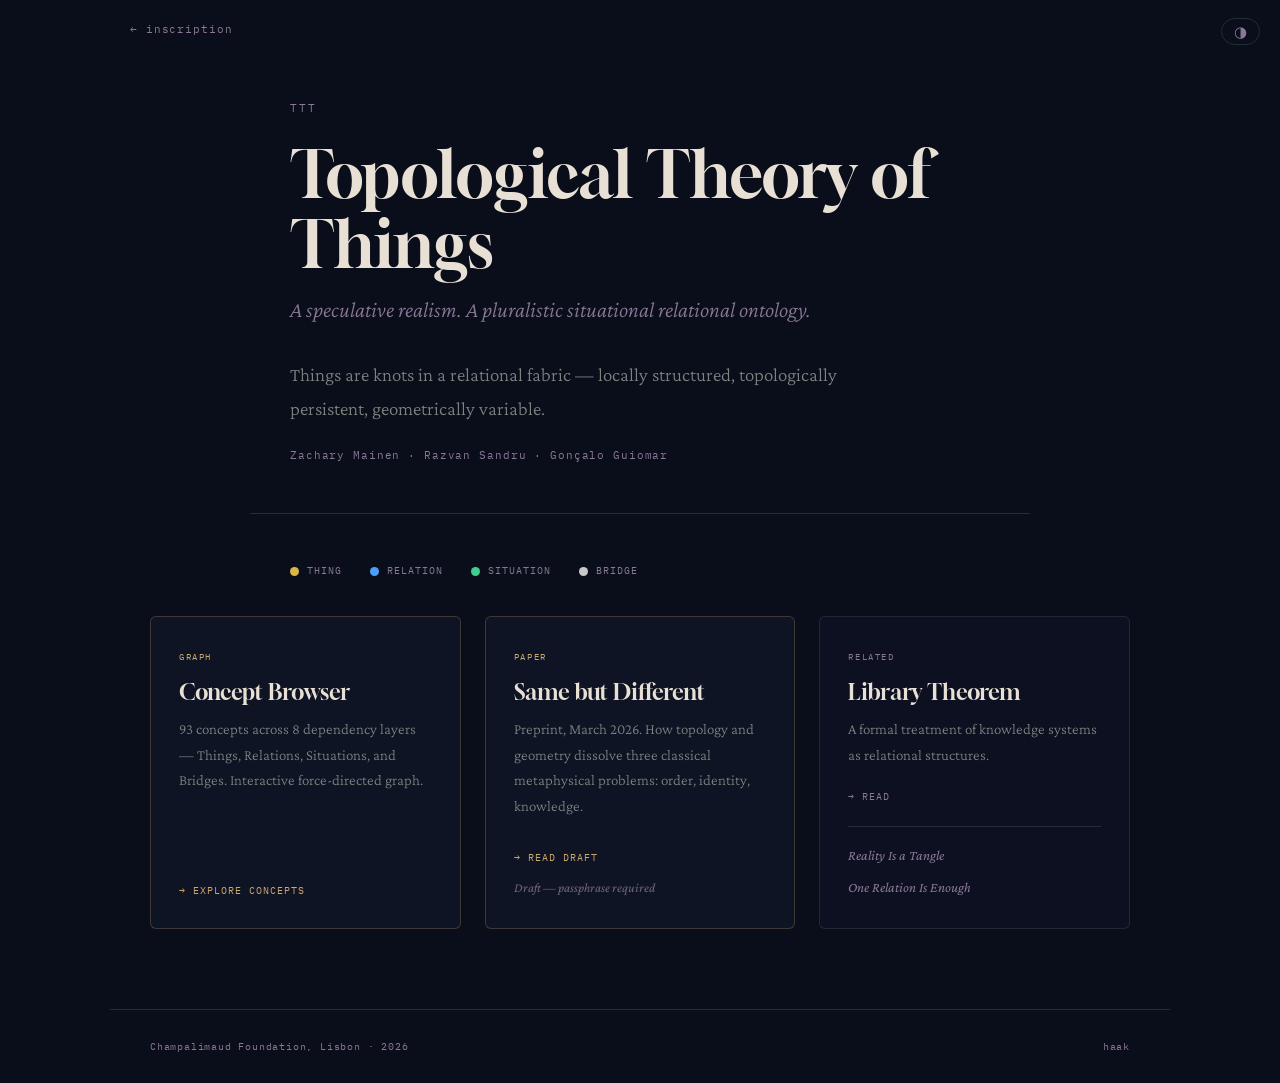
==== index.html @ 60080593 "feat: initial TTT site — topology.eu" ====
<!DOCTYPE html>
<html lang="en">
<head>
<meta charset="UTF-8">
<meta name="viewport" content="width=device-width, initial-scale=1.0, maximum-scale=5.0, user-scalable=yes">
<title>TTT — Topological Theory of Things</title>
<link rel="preconnect" href="https://fonts.googleapis.com">
<link rel="preconnect" href="https://fonts.gstatic.com" crossorigin>
<link href="https://fonts.googleapis.com/css2?family=Gloock&family=Crimson+Pro:ital,wght@0,300;0,400;1,300;1,400&family=IBM+Plex+Mono:wght@300;400&display=swap" rel="stylesheet">
<style>
*, *::before, *::after { box-sizing: border-box; margin: 0; padding: 0; }

/* Night mode (default) */
:root {
  --bg: #0a0e1a; --bg2: #0f1424; --cream: #e8e0d4; --cream2: #7a8580;
  --gold: #c9a96e; --gold-dim: #2a2318; --silver: #8a7898; --line: #1a2028; --line2: #242d38;
  --text: #e8e0d4;
  --card-bg: #0f1424; --card-border: rgba(201,169,110,0.25);
  --card-muted-border: rgba(138,138,138,0.18); --card-muted-bg: #0c1020;
  --link-color: #c9a96e;
}

/* Day mode */
body.day-mode {
  --bg: #f5f0e8; --bg2: #ede8de; --cream: #1a1a1a; --cream2: #3a3632;
  --gold: #8a6a2a; --gold-dim: #e8d9b8; --silver: #6a6258; --line: #d8d0c0; --line2: #ccc4b4;
  --text: #1a1a1a;
  --card-bg: #ede8de; --card-border: rgba(138,106,42,0.4);
  --card-muted-border: rgba(100,100,100,0.25); --card-muted-bg: #e8e3d8;
  --link-color: #2a4a7a;
}

html { scroll-behavior: smooth; }
body { background: var(--bg); color: var(--cream); font-family: 'Crimson Pro', Georgia, serif; line-height: 1.75; min-height: 100vh; display: flex; flex-direction: column; }

a { color: var(--link-color); text-decoration: none; cursor: pointer; }
a:hover { opacity: 0.8; }

/* Theme toggle */
#theme-toggle {
  position: fixed; top: 18px; right: 20px; z-index: 100;
  background: none; border: 1px solid var(--line2); border-radius: 20px;
  padding: 5px 12px; cursor: pointer;
  font-size: 15px; color: var(--silver); line-height: 1;
  transition: border-color 0.2s, color 0.2s;
}
#theme-toggle:hover { border-color: var(--gold); color: var(--gold); }

/* Nav */
nav {
  padding: 20px 40px; display: flex; justify-content: space-between; align-items: center;
  max-width: 1100px; margin: 0 auto; width: 100%;
}
.nav-back {
  font-family: 'IBM Plex Mono', monospace; font-size: 11px; letter-spacing: 0.08em;
  color: var(--silver);
}
.nav-back:hover { color: var(--gold); }

/* Hero */
.hero {
  max-width: 780px; margin: 40px auto 0; padding: 0 40px;
  text-align: left;
}
.hero-label {
  font-family: 'IBM Plex Mono', monospace; font-size: 11px; letter-spacing: 0.2em;
  text-transform: uppercase; color: var(--silver); margin-bottom: 20px;
  display: block;
}
.hero-title {
  font-family: 'Gloock', serif; font-size: clamp(36px, 6vw, 64px);
  font-weight: 400; color: var(--cream); line-height: 1.1; margin-bottom: 12px;
}
.hero-subtitle {
  font-family: 'Crimson Pro', serif; font-size: clamp(17px, 2.2vw, 22px);
  font-style: italic; color: var(--silver); margin-bottom: 28px; font-weight: 300;
}
.hero-desc {
  font-size: clamp(16px, 1.8vw, 19px); font-weight: 300; color: var(--cream2);
  line-height: 1.8; margin-bottom: 20px; max-width: 600px;
}
.hero-authors {
  font-family: 'IBM Plex Mono', monospace; font-size: 11px; letter-spacing: 0.08em;
  color: var(--silver); margin-bottom: 0;
}

/* Divider */
.divider {
  max-width: 780px; margin: 48px auto; padding: 0 40px;
  border: none; border-top: 1px solid var(--line2);
}

/* Pillar key */
.pillar-key {
  max-width: 780px; margin: 0 auto 36px; padding: 0 40px;
  display: flex; gap: 28px; flex-wrap: wrap;
}
.pillar-item {
  display: flex; align-items: center; gap: 8px;
}
.pillar-dot {
  width: 9px; height: 9px; border-radius: 50%; flex-shrink: 0;
}
.pillar-label {
  font-family: 'IBM Plex Mono', monospace; font-size: 10px;
  letter-spacing: 0.1em; text-transform: uppercase; color: var(--silver);
}

@media (max-width: 800px) {
  .pillar-key { padding: 0 24px; gap: 18px; }
}

/* Cards grid */
.cards-section {
  max-width: 1060px; margin: 0 auto; padding: 0 40px 80px;
  width: 100%;
}
.cards-grid {
  display: grid; grid-template-columns: repeat(3, 1fr); gap: 24px;
}

/* Base card */
.card {
  border: 1px solid var(--card-border); border-radius: 6px;
  background: var(--card-bg); padding: 32px 28px 28px;
  display: flex; flex-direction: column;
  transition: transform 0.18s ease, box-shadow 0.18s ease, border-color 0.18s ease;
}
.card:hover {
  transform: translateY(-3px);
  box-shadow: 0 8px 32px rgba(0,0,0,0.28), 0 0 0 1px rgba(201,169,110,0.15);
  border-color: rgba(201,169,110,0.5);
}
.card.muted {
  border-color: var(--card-muted-border);
  background: var(--card-muted-bg);
}
.card.muted:hover {
  border-color: rgba(201,169,110,0.3);
  box-shadow: 0 6px 24px rgba(0,0,0,0.2);
}

.card-label {
  font-family: 'IBM Plex Mono', monospace; font-size: 9px; letter-spacing: 0.18em;
  text-transform: uppercase; color: var(--gold); margin-bottom: 14px;
}
.card.muted .card-label { color: var(--silver); }

.card-title {
  font-family: 'Gloock', serif; font-size: 22px; font-weight: 400;
  color: var(--cream); margin-bottom: 12px; line-height: 1.2;
}

.card-desc {
  font-size: 15px; font-weight: 300; color: var(--cream2);
  line-height: 1.7; flex-grow: 1; margin-bottom: 20px;
}

.card-link {
  font-family: 'IBM Plex Mono', monospace; font-size: 10px; letter-spacing: 0.1em;
  color: var(--gold); text-transform: uppercase; display: inline-block;
}
.card.muted .card-link { color: var(--silver); }
.card-link:hover { opacity: 0.75; }

.card-note {
  font-family: 'Crimson Pro', serif; font-style: italic;
  font-size: 13px; color: var(--silver); margin-top: 10px; opacity: 0.8;
}

/* Related links inside muted card */
.related-links {
  margin-top: 20px; border-top: 1px solid var(--line2); padding-top: 16px;
  display: flex; flex-direction: column; gap: 8px;
}
.related-link {
  font-family: 'Crimson Pro', serif; font-size: 14px; font-style: italic;
  color: var(--silver);
}
.related-link:hover { color: var(--gold); opacity: 1; }

/* Footer */
footer {
  margin-top: auto; padding: 28px 40px;
  display: flex; justify-content: space-between; align-items: center;
  max-width: 1060px; margin: auto auto 0; width: 100%;
  border-top: 1px solid var(--line2);
}
.footer-credit {
  font-family: 'IBM Plex Mono', monospace; font-size: 10px;
  letter-spacing: 0.08em; color: var(--silver);
}
.footer-link {
  font-family: 'IBM Plex Mono', monospace; font-size: 10px;
  letter-spacing: 0.08em; color: var(--silver);
}
.footer-link:hover { color: var(--gold); }

@media (max-width: 800px) {
  nav { padding: 16px 24px; }
  .hero { padding: 0 24px; margin-top: 28px; }
  .divider { padding: 0 24px; margin: 36px auto; }
  .cards-section { padding: 0 24px 60px; }
  .cards-grid { grid-template-columns: 1fr; gap: 16px; }
  footer { padding: 24px; }
}
</style>
</head>
<body>

<button id="theme-toggle" aria-label="Toggle day/night mode">◑</button>

<nav>
  <a href="../" class="nav-back">&larr; inscription</a>
</nav>

<main>
<section class="hero">
  <span class="hero-label">TTT</span>
  <h1 class="hero-title">Topological Theory of Things</h1>
  <p class="hero-subtitle">A speculative realism. A pluralistic situational relational ontology.</p>
  <p class="hero-desc">Things are knots in a relational fabric — locally structured, topologically persistent, geometrically variable.</p>
  <p class="hero-authors">Zachary Mainen &middot; Razvan Sandru &middot; Gonçalo Guiomar</p>
</section>

<hr class="divider">

<div class="pillar-key" aria-label="Concept families">
  <div class="pillar-item">
    <span class="pillar-dot" style="background:#dbb545;"></span>
    <span class="pillar-label">Thing</span>
  </div>
  <div class="pillar-item">
    <span class="pillar-dot" style="background:#4a9eff;"></span>
    <span class="pillar-label">Relation</span>
  </div>
  <div class="pillar-item">
    <span class="pillar-dot" style="background:#3ecf8e;"></span>
    <span class="pillar-label">Situation</span>
  </div>
  <div class="pillar-item">
    <span class="pillar-dot" style="background:#c8c8c8;"></span>
    <span class="pillar-label">Bridge</span>
  </div>
</div>

<section class="cards-section">
  <div class="cards-grid">

    <div class="card">
      <div class="card-label">Graph</div>
      <div class="card-title">Concept Browser</div>
      <p class="card-desc">93 concepts across 8 dependency layers — Things, Relations, Situations, and Bridges. Interactive force-directed graph.</p>
      <a href="concepts.html" class="card-link">&rarr; explore concepts</a>
    </div>

    <div class="card">
      <div class="card-label">Paper</div>
      <div class="card-title">Same but Different</div>
      <p class="card-desc">Preprint, March 2026. How topology and geometry dissolve three classical metaphysical problems: order, identity, knowledge.</p>
      <a href="paper.html" class="card-link">&rarr; read draft</a>
      <p class="card-note">Draft — passphrase required</p>
    </div>

    <div class="card muted">
      <div class="card-label">Related</div>
      <div class="card-title">Library Theorem</div>
      <p class="card-desc">A formal treatment of knowledge systems as relational structures.</p>
      <a href="../papers/library-theorem/" class="card-link">&rarr; read</a>
      <div class="related-links">
        <a href="../inscription/" class="related-link">Reality Is a Tangle</a>
        <a href="../inscription/" class="related-link">One Relation Is Enough</a>
      </div>
    </div>

  </div>
</section>
</main>

<footer>
  <span class="footer-credit">Champalimaud Foundation, Lisbon &middot; 2026</span>
  <a href="../" class="footer-link">haak</a>
</footer>

<script>
(function() {
  const KEY = 'ttt-theme';
  const btn = document.getElementById('theme-toggle');
  function applyTheme(day) {
    document.body.classList.toggle('day-mode', day);
    btn.textContent = day ? '◐' : '◑';
  }
  const saved = localStorage.getItem(KEY);
  applyTheme(saved === 'day');
  btn.addEventListener('click', function() {
    const isDay = document.body.classList.contains('day-mode');
    localStorage.setItem(KEY, isDay ? 'night' : 'day');
    applyTheme(!isDay);
  });
})();
</script>
</body>
</html>
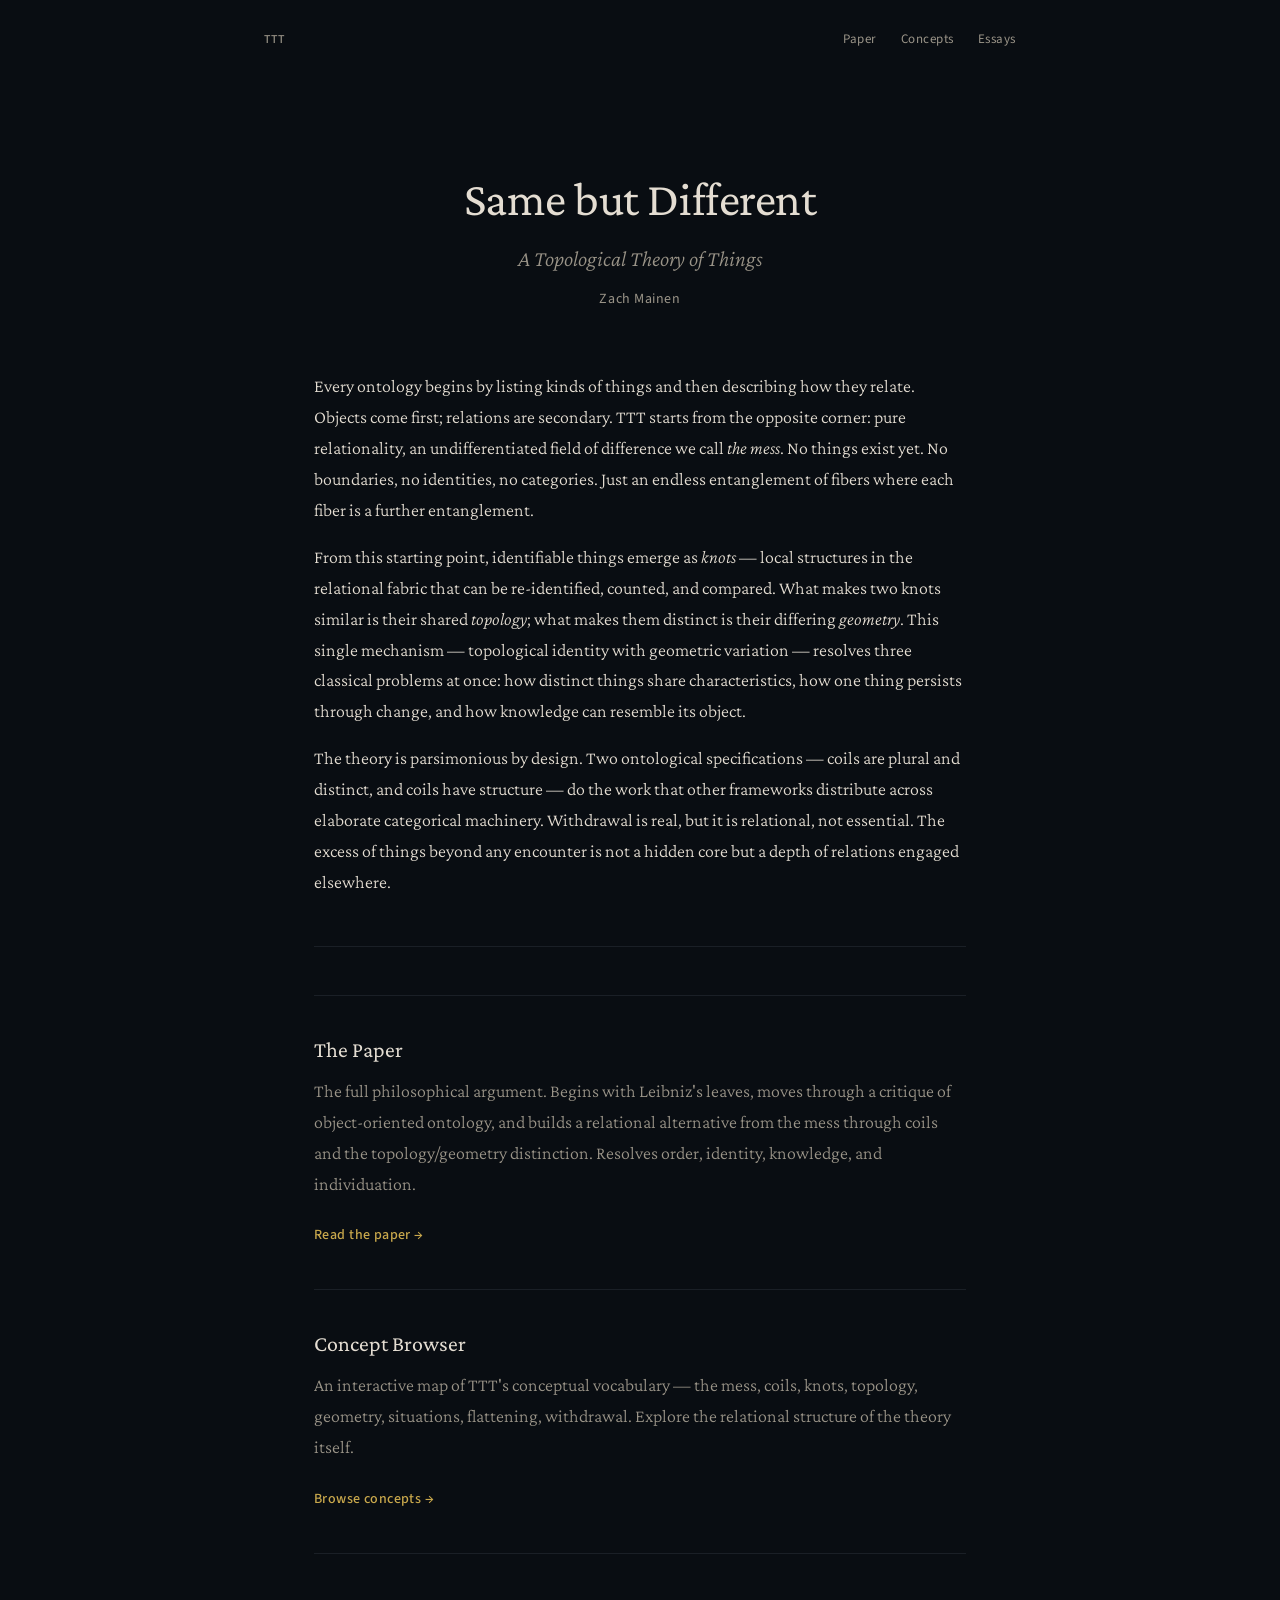
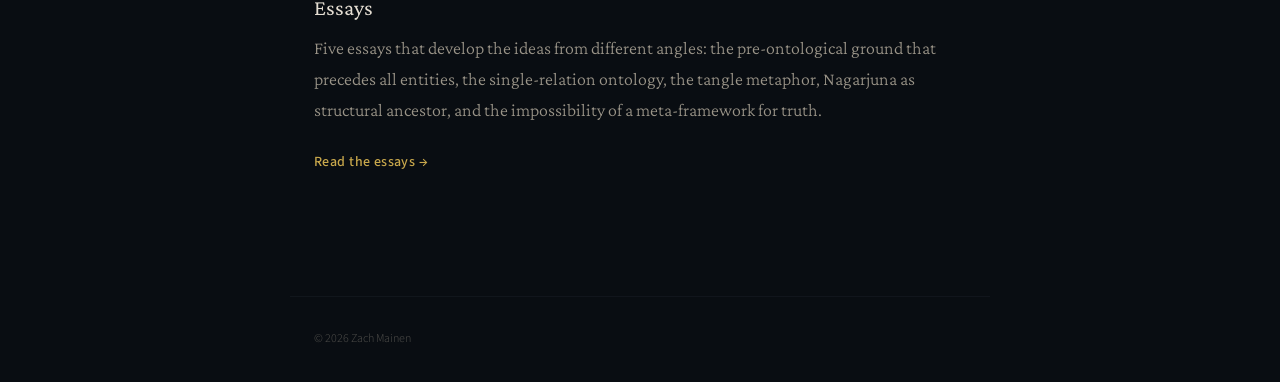
==== commit bd1a4119: "feat: TTT site — paper, concepts, essays Clean standalone site for 'Same but Different: A Topologica" ====
--- a/index.html
+++ b/index.html
@@ -2,302 +2,61 @@
 <html lang="en">
 <head>
 <meta charset="UTF-8">
-<meta name="viewport" content="width=device-width, initial-scale=1.0, maximum-scale=5.0, user-scalable=yes">
-<title>TTT — Topological Theory of Things</title>
-<link rel="preconnect" href="https://fonts.googleapis.com">
-<link rel="preconnect" href="https://fonts.gstatic.com" crossorigin>
-<link href="https://fonts.googleapis.com/css2?family=Gloock&family=Crimson+Pro:ital,wght@0,300;0,400;1,300;1,400&family=IBM+Plex+Mono:wght@300;400&display=swap" rel="stylesheet">
-<style>
-*, *::before, *::after { box-sizing: border-box; margin: 0; padding: 0; }
-
-/* Night mode (default) */
-:root {
-  --bg: #0a0e1a; --bg2: #0f1424; --cream: #e8e0d4; --cream2: #7a8580;
-  --gold: #c9a96e; --gold-dim: #2a2318; --silver: #8a7898; --line: #1a2028; --line2: #242d38;
-  --text: #e8e0d4;
-  --card-bg: #0f1424; --card-border: rgba(201,169,110,0.25);
-  --card-muted-border: rgba(138,138,138,0.18); --card-muted-bg: #0c1020;
-  --link-color: #c9a96e;
-}
-
-/* Day mode */
-body.day-mode {
-  --bg: #f5f0e8; --bg2: #ede8de; --cream: #1a1a1a; --cream2: #3a3632;
-  --gold: #8a6a2a; --gold-dim: #e8d9b8; --silver: #6a6258; --line: #d8d0c0; --line2: #ccc4b4;
-  --text: #1a1a1a;
-  --card-bg: #ede8de; --card-border: rgba(138,106,42,0.4);
-  --card-muted-border: rgba(100,100,100,0.25); --card-muted-bg: #e8e3d8;
-  --link-color: #2a4a7a;
-}
-
-html { scroll-behavior: smooth; }
-body { background: var(--bg); color: var(--cream); font-family: 'Crimson Pro', Georgia, serif; line-height: 1.75; min-height: 100vh; display: flex; flex-direction: column; }
-
-a { color: var(--link-color); text-decoration: none; cursor: pointer; }
-a:hover { opacity: 0.8; }
-
-/* Theme toggle */
-#theme-toggle {
-  position: fixed; top: 18px; right: 20px; z-index: 100;
-  background: none; border: 1px solid var(--line2); border-radius: 20px;
-  padding: 5px 12px; cursor: pointer;
-  font-size: 15px; color: var(--silver); line-height: 1;
-  transition: border-color 0.2s, color 0.2s;
-}
-#theme-toggle:hover { border-color: var(--gold); color: var(--gold); }
-
-/* Nav */
-nav {
-  padding: 20px 40px; display: flex; justify-content: space-between; align-items: center;
-  max-width: 1100px; margin: 0 auto; width: 100%;
-}
-.nav-back {
-  font-family: 'IBM Plex Mono', monospace; font-size: 11px; letter-spacing: 0.08em;
-  color: var(--silver);
-}
-.nav-back:hover { color: var(--gold); }
-
-/* Hero */
-.hero {
-  max-width: 780px; margin: 40px auto 0; padding: 0 40px;
-  text-align: left;
-}
-.hero-label {
-  font-family: 'IBM Plex Mono', monospace; font-size: 11px; letter-spacing: 0.2em;
-  text-transform: uppercase; color: var(--silver); margin-bottom: 20px;
-  display: block;
-}
-.hero-title {
-  font-family: 'Gloock', serif; font-size: clamp(36px, 6vw, 64px);
-  font-weight: 400; color: var(--cream); line-height: 1.1; margin-bottom: 12px;
-}
-.hero-subtitle {
-  font-family: 'Crimson Pro', serif; font-size: clamp(17px, 2.2vw, 22px);
-  font-style: italic; color: var(--silver); margin-bottom: 28px; font-weight: 300;
-}
-.hero-desc {
-  font-size: clamp(16px, 1.8vw, 19px); font-weight: 300; color: var(--cream2);
-  line-height: 1.8; margin-bottom: 20px; max-width: 600px;
-}
-.hero-authors {
-  font-family: 'IBM Plex Mono', monospace; font-size: 11px; letter-spacing: 0.08em;
-  color: var(--silver); margin-bottom: 0;
-}
-
-/* Divider */
-.divider {
-  max-width: 780px; margin: 48px auto; padding: 0 40px;
-  border: none; border-top: 1px solid var(--line2);
-}
-
-/* Pillar key */
-.pillar-key {
-  max-width: 780px; margin: 0 auto 36px; padding: 0 40px;
-  display: flex; gap: 28px; flex-wrap: wrap;
-}
-.pillar-item {
-  display: flex; align-items: center; gap: 8px;
-}
-.pillar-dot {
-  width: 9px; height: 9px; border-radius: 50%; flex-shrink: 0;
-}
-.pillar-label {
-  font-family: 'IBM Plex Mono', monospace; font-size: 10px;
-  letter-spacing: 0.1em; text-transform: uppercase; color: var(--silver);
-}
-
-@media (max-width: 800px) {
-  .pillar-key { padding: 0 24px; gap: 18px; }
-}
-
-/* Cards grid */
-.cards-section {
-  max-width: 1060px; margin: 0 auto; padding: 0 40px 80px;
-  width: 100%;
-}
-.cards-grid {
-  display: grid; grid-template-columns: repeat(3, 1fr); gap: 24px;
-}
-
-/* Base card */
-.card {
-  border: 1px solid var(--card-border); border-radius: 6px;
-  background: var(--card-bg); padding: 32px 28px 28px;
-  display: flex; flex-direction: column;
-  transition: transform 0.18s ease, box-shadow 0.18s ease, border-color 0.18s ease;
-}
-.card:hover {
-  transform: translateY(-3px);
-  box-shadow: 0 8px 32px rgba(0,0,0,0.28), 0 0 0 1px rgba(201,169,110,0.15);
-  border-color: rgba(201,169,110,0.5);
-}
-.card.muted {
-  border-color: var(--card-muted-border);
-  background: var(--card-muted-bg);
-}
-.card.muted:hover {
-  border-color: rgba(201,169,110,0.3);
-  box-shadow: 0 6px 24px rgba(0,0,0,0.2);
-}
-
-.card-label {
-  font-family: 'IBM Plex Mono', monospace; font-size: 9px; letter-spacing: 0.18em;
-  text-transform: uppercase; color: var(--gold); margin-bottom: 14px;
-}
-.card.muted .card-label { color: var(--silver); }
-
-.card-title {
-  font-family: 'Gloock', serif; font-size: 22px; font-weight: 400;
-  color: var(--cream); margin-bottom: 12px; line-height: 1.2;
-}
-
-.card-desc {
-  font-size: 15px; font-weight: 300; color: var(--cream2);
-  line-height: 1.7; flex-grow: 1; margin-bottom: 20px;
-}
-
-.card-link {
-  font-family: 'IBM Plex Mono', monospace; font-size: 10px; letter-spacing: 0.1em;
-  color: var(--gold); text-transform: uppercase; display: inline-block;
-}
-.card.muted .card-link { color: var(--silver); }
-.card-link:hover { opacity: 0.75; }
-
-.card-note {
-  font-family: 'Crimson Pro', serif; font-style: italic;
-  font-size: 13px; color: var(--silver); margin-top: 10px; opacity: 0.8;
-}
-
-/* Related links inside muted card */
-.related-links {
-  margin-top: 20px; border-top: 1px solid var(--line2); padding-top: 16px;
-  display: flex; flex-direction: column; gap: 8px;
-}
-.related-link {
-  font-family: 'Crimson Pro', serif; font-size: 14px; font-style: italic;
-  color: var(--silver);
-}
-.related-link:hover { color: var(--gold); opacity: 1; }
-
-/* Footer */
-footer {
-  margin-top: auto; padding: 28px 40px;
-  display: flex; justify-content: space-between; align-items: center;
-  max-width: 1060px; margin: auto auto 0; width: 100%;
-  border-top: 1px solid var(--line2);
-}
-.footer-credit {
-  font-family: 'IBM Plex Mono', monospace; font-size: 10px;
-  letter-spacing: 0.08em; color: var(--silver);
-}
-.footer-link {
-  font-family: 'IBM Plex Mono', monospace; font-size: 10px;
-  letter-spacing: 0.08em; color: var(--silver);
-}
-.footer-link:hover { color: var(--gold); }
-
-@media (max-width: 800px) {
-  nav { padding: 16px 24px; }
-  .hero { padding: 0 24px; margin-top: 28px; }
-  .divider { padding: 0 24px; margin: 36px auto; }
-  .cards-section { padding: 0 24px 60px; }
-  .cards-grid { grid-template-columns: 1fr; gap: 16px; }
-  footer { padding: 24px; }
-}
-</style>
+<meta name="viewport" content="width=device-width, initial-scale=1.0">
+<title>Same but Different: A Topological Theory of Things</title>
+<link rel="stylesheet" href="style.css">
+<meta name="description" content="A relational ontology where objects emerge as knots in the mess. By Zach Mainen.">
 </head>
 <body>
 
-<button id="theme-toggle" aria-label="Toggle day/night mode">◑</button>
-
-<nav>
-  <a href="../" class="nav-back">&larr; inscription</a>
+<nav class="site-nav">
+  <a href="/" class="nav-title">TTT</a>
+  <div class="nav-links">
+    <a href="paper.html">Paper</a>
+    <a href="concepts/">Concepts</a>
+    <a href="essays/">Essays</a>
+  </div>
 </nav>
 
-<main>
-<section class="hero">
-  <span class="hero-label">TTT</span>
-  <h1 class="hero-title">Topological Theory of Things</h1>
-  <p class="hero-subtitle">A speculative realism. A pluralistic situational relational ontology.</p>
-  <p class="hero-desc">Things are knots in a relational fabric — locally structured, topologically persistent, geometrically variable.</p>
-  <p class="hero-authors">Zachary Mainen &middot; Razvan Sandru &middot; Gonçalo Guiomar</p>
-</section>
-
-<hr class="divider">
-
-<div class="pillar-key" aria-label="Concept families">
-  <div class="pillar-item">
-    <span class="pillar-dot" style="background:#dbb545;"></span>
-    <span class="pillar-label">Thing</span>
-  </div>
-  <div class="pillar-item">
-    <span class="pillar-dot" style="background:#4a9eff;"></span>
-    <span class="pillar-label">Relation</span>
-  </div>
-  <div class="pillar-item">
-    <span class="pillar-dot" style="background:#3ecf8e;"></span>
-    <span class="pillar-label">Situation</span>
-  </div>
-  <div class="pillar-item">
-    <span class="pillar-dot" style="background:#c8c8c8;"></span>
-    <span class="pillar-label">Bridge</span>
-  </div>
+<div class="hero">
+  <h1>Same but Different</h1>
+  <p class="subtitle">A Topological Theory of Things</p>
+  <p class="author">Zach Mainen</p>
 </div>
 
-<section class="cards-section">
-  <div class="cards-grid">
+<div class="content">
 
-    <div class="card">
-      <div class="card-label">Graph</div>
-      <div class="card-title">Concept Browser</div>
-      <p class="card-desc">93 concepts across 8 dependency layers — Things, Relations, Situations, and Bridges. Interactive force-directed graph.</p>
-      <a href="concepts.html" class="card-link">&rarr; explore concepts</a>
-    </div>
+  <p>Every ontology begins by listing kinds of things and then describing how they relate. Objects come first; relations are secondary. TTT starts from the opposite corner: pure relationality, an undifferentiated field of difference we call <em>the mess</em>. No things exist yet. No boundaries, no identities, no categories. Just an endless entanglement of fibers where each fiber is a further entanglement.</p>
 
-    <div class="card">
-      <div class="card-label">Paper</div>
-      <div class="card-title">Same but Different</div>
-      <p class="card-desc">Preprint, March 2026. How topology and geometry dissolve three classical metaphysical problems: order, identity, knowledge.</p>
-      <a href="paper.html" class="card-link">&rarr; read draft</a>
-      <p class="card-note">Draft — passphrase required</p>
-    </div>
+  <p>From this starting point, identifiable things emerge as <em>knots</em>&thinsp;&mdash;&thinsp;local structures in the relational fabric that can be re-identified, counted, and compared. What makes two knots similar is their shared <em>topology</em>; what makes them distinct is their differing <em>geometry</em>. This single mechanism&thinsp;&mdash;&thinsp;topological identity with geometric variation&thinsp;&mdash;&thinsp;resolves three classical problems at once: how distinct things share characteristics, how one thing persists through change, and how knowledge can resemble its object.</p>
 
-    <div class="card muted">
-      <div class="card-label">Related</div>
-      <div class="card-title">Library Theorem</div>
-      <p class="card-desc">A formal treatment of knowledge systems as relational structures.</p>
-      <a href="../papers/library-theorem/" class="card-link">&rarr; read</a>
-      <div class="related-links">
-        <a href="../inscription/" class="related-link">Reality Is a Tangle</a>
-        <a href="../inscription/" class="related-link">One Relation Is Enough</a>
-      </div>
-    </div>
+  <p>The theory is parsimonious by design. Two ontological specifications&thinsp;&mdash;&thinsp;coils are plural and distinct, and coils have structure&thinsp;&mdash;&thinsp;do the work that other frameworks distribute across elaborate categorical machinery. Withdrawal is real, but it is relational, not essential. The excess of things beyond any encounter is not a hidden core but a depth of relations engaged elsewhere.</p>
 
+  <hr>
+
+  <div class="section-card">
+    <h2>The Paper</h2>
+    <p>The full philosophical argument. Begins with Leibniz's leaves, moves through a critique of object-oriented ontology, and builds a relational alternative from the mess through coils and the topology/geometry distinction. Resolves order, identity, knowledge, and individuation.</p>
+    <a href="paper.html" class="section-link">Read the paper &rarr;</a>
   </div>
-</section>
-</main>
 
-<footer>
-  <span class="footer-credit">Champalimaud Foundation, Lisbon &middot; 2026</span>
-  <a href="../" class="footer-link">haak</a>
+  <div class="section-card">
+    <h2>Concept Browser</h2>
+    <p>An interactive map of TTT's conceptual vocabulary&thinsp;&mdash;&thinsp;the mess, coils, knots, topology, geometry, situations, flattening, withdrawal. Explore the relational structure of the theory itself.</p>
+    <a href="concepts/" class="section-link">Browse concepts &rarr;</a>
+  </div>
+
+  <div class="section-card">
+    <h2>Essays</h2>
+    <p>Five essays that develop the ideas from different angles: the pre-ontological ground that precedes all entities, the single-relation ontology, the tangle metaphor, Nagarjuna as structural ancestor, and the impossibility of a meta-framework for truth.</p>
+    <a href="essays/" class="section-link">Read the essays &rarr;</a>
+  </div>
+
+</div>
+
+<footer class="site-footer">
+  &copy; 2026 Zach Mainen
 </footer>
 
-<script>
-(function() {
-  const KEY = 'ttt-theme';
-  const btn = document.getElementById('theme-toggle');
-  function applyTheme(day) {
-    document.body.classList.toggle('day-mode', day);
-    btn.textContent = day ? '◐' : '◑';
-  }
-  const saved = localStorage.getItem(KEY);
-  applyTheme(saved === 'day');
-  btn.addEventListener('click', function() {
-    const isDay = document.body.classList.contains('day-mode');
-    localStorage.setItem(KEY, isDay ? 'night' : 'day');
-    applyTheme(!isDay);
-  });
-})();
-</script>
 </body>
 </html>
--- a/style.css
+++ b/style.css
@@ -0,0 +1,356 @@
+/* TTT — Same but Different: A Topological Theory of Things */
+
+@import url('https://fonts.googleapis.com/css2?family=Crimson+Pro:ital,wght@0,300;0,400;0,500;0,600;1,300;1,400&family=Source+Sans+3:wght@300;400;500;600&display=swap');
+
+*, *::before, *::after { box-sizing: border-box; margin: 0; padding: 0; }
+
+:root {
+  --bg: #090d12;
+  --bg2: #0f1419;
+  --cream: #e4ddd2;
+  --cream-dim: #9a9488;
+  --gold: #c9a84c;
+  --gold-dim: rgba(201,168,76,0.12);
+  --line: #1a1f26;
+}
+
+html { scroll-behavior: smooth; }
+
+body {
+  background: var(--bg);
+  color: var(--cream);
+  font-family: 'Crimson Pro', Georgia, 'Times New Roman', serif;
+  line-height: 1.72;
+  font-size: 18px;
+  font-weight: 300;
+  -webkit-font-smoothing: antialiased;
+}
+
+/* ---- Navigation ---- */
+
+.site-nav {
+  max-width: 800px;
+  margin: 0 auto;
+  padding: 28px 24px 0;
+  display: flex;
+  justify-content: space-between;
+  align-items: baseline;
+  font-family: 'Source Sans 3', 'Helvetica Neue', sans-serif;
+  font-size: 13px;
+  font-weight: 400;
+  letter-spacing: 0.04em;
+}
+
+.site-nav a {
+  color: var(--cream-dim);
+  text-decoration: none;
+  transition: color 0.2s;
+}
+
+.site-nav a:hover,
+.site-nav a.active {
+  color: var(--gold);
+}
+
+.nav-title {
+  font-weight: 500;
+  color: var(--cream);
+  letter-spacing: 0.08em;
+  text-transform: uppercase;
+  font-size: 12px;
+}
+
+.nav-links {
+  display: flex;
+  gap: 24px;
+}
+
+/* ---- Content area ---- */
+
+.content {
+  max-width: 700px;
+  margin: 0 auto;
+  padding: 0 24px 80px;
+}
+
+/* ---- Links ---- */
+
+a {
+  color: var(--gold);
+  text-decoration: none;
+  transition: opacity 0.2s;
+}
+
+a:hover {
+  opacity: 0.75;
+}
+
+/* ---- Headings ---- */
+
+h1 {
+  font-family: 'Crimson Pro', Georgia, serif;
+  font-weight: 400;
+  font-size: 42px;
+  line-height: 1.15;
+  color: var(--cream);
+  margin-top: 80px;
+  margin-bottom: 8px;
+  letter-spacing: -0.01em;
+}
+
+h2 {
+  font-family: 'Crimson Pro', Georgia, serif;
+  font-weight: 400;
+  font-size: 26px;
+  line-height: 1.25;
+  color: var(--cream);
+  margin-top: 48px;
+  margin-bottom: 12px;
+}
+
+h3 {
+  font-family: 'Crimson Pro', Georgia, serif;
+  font-weight: 500;
+  font-size: 20px;
+  line-height: 1.3;
+  color: var(--cream);
+  margin-top: 36px;
+  margin-bottom: 8px;
+}
+
+/* ---- Paragraphs and text ---- */
+
+p {
+  margin-bottom: 16px;
+}
+
+.subtitle {
+  font-size: 20px;
+  font-style: italic;
+  font-weight: 300;
+  color: var(--cream-dim);
+  margin-bottom: 32px;
+  line-height: 1.5;
+}
+
+.author {
+  font-family: 'Source Sans 3', sans-serif;
+  font-size: 14px;
+  font-weight: 400;
+  color: var(--cream-dim);
+  letter-spacing: 0.04em;
+  margin-bottom: 48px;
+}
+
+/* ---- Blockquotes ---- */
+
+blockquote {
+  border-left: 2px solid var(--gold);
+  padding-left: 20px;
+  margin: 28px 0;
+  color: var(--cream-dim);
+  font-style: italic;
+}
+
+/* ---- Lists ---- */
+
+ul, ol {
+  margin: 16px 0;
+  padding-left: 28px;
+}
+
+li {
+  margin-bottom: 6px;
+}
+
+/* ---- Horizontal rule ---- */
+
+hr {
+  border: none;
+  border-top: 1px solid var(--line);
+  margin: 48px 0;
+}
+
+/* ---- Strong / emphasis ---- */
+
+strong {
+  font-weight: 500;
+  color: var(--cream);
+}
+
+em {
+  font-style: italic;
+}
+
+/* ---- Code ---- */
+
+code {
+  font-family: 'IBM Plex Mono', 'SF Mono', monospace;
+  font-size: 0.85em;
+  background: var(--bg2);
+  padding: 2px 6px;
+  border-radius: 3px;
+}
+
+/* ---- Hero (landing page) ---- */
+
+.hero {
+  text-align: center;
+  padding: 120px 24px 60px;
+  max-width: 700px;
+  margin: 0 auto;
+}
+
+.hero h1 {
+  font-size: 48px;
+  margin-top: 0;
+  margin-bottom: 16px;
+}
+
+.hero .subtitle {
+  font-size: 22px;
+  margin-bottom: 12px;
+}
+
+.hero .author {
+  margin-bottom: 0;
+}
+
+/* ---- Section cards (landing) ---- */
+
+.section-card {
+  border-top: 1px solid var(--line);
+  padding: 40px 0;
+}
+
+.section-card h2 {
+  margin-top: 0;
+  font-size: 22px;
+}
+
+.section-card p {
+  color: var(--cream-dim);
+}
+
+.section-link {
+  display: inline-block;
+  font-family: 'Source Sans 3', sans-serif;
+  font-size: 14px;
+  font-weight: 500;
+  color: var(--gold);
+  margin-top: 8px;
+  letter-spacing: 0.03em;
+}
+
+/* ---- Essay list ---- */
+
+.essay-list {
+  list-style: none;
+  padding: 0;
+}
+
+.essay-item {
+  border-top: 1px solid var(--line);
+  padding: 32px 0;
+}
+
+.essay-item:first-child {
+  border-top: none;
+}
+
+.essay-item h3 {
+  margin-top: 0;
+  margin-bottom: 6px;
+}
+
+.essay-item h3 a {
+  color: var(--cream);
+}
+
+.essay-item h3 a:hover {
+  color: var(--gold);
+}
+
+.essay-excerpt {
+  color: var(--cream-dim);
+  font-size: 16px;
+  line-height: 1.6;
+  margin: 0;
+}
+
+/* ---- Paper page ---- */
+
+.paper-meta {
+  font-family: 'Source Sans 3', sans-serif;
+  font-size: 14px;
+  color: var(--cream-dim);
+  margin-bottom: 48px;
+  display: flex;
+  gap: 24px;
+  align-items: center;
+}
+
+.paper-meta a {
+  font-weight: 500;
+}
+
+.bibliography {
+  margin-top: 48px;
+  font-size: 15px;
+  line-height: 1.6;
+  color: var(--cream-dim);
+}
+
+.bibliography p {
+  margin-bottom: 8px;
+  padding-left: 2em;
+  text-indent: -2em;
+}
+
+.footnotes {
+  margin-top: 48px;
+  font-size: 15px;
+  color: var(--cream-dim);
+}
+
+/* ---- Back link ---- */
+
+.back-link {
+  display: inline-block;
+  font-family: 'Source Sans 3', sans-serif;
+  font-size: 13px;
+  color: var(--cream-dim);
+  margin-top: 48px;
+  margin-bottom: 24px;
+}
+
+.back-link:hover {
+  color: var(--gold);
+}
+
+/* ---- Footer ---- */
+
+.site-footer {
+  max-width: 700px;
+  margin: 0 auto;
+  padding: 32px 24px;
+  border-top: 1px solid var(--line);
+  font-family: 'Source Sans 3', sans-serif;
+  font-size: 12px;
+  color: var(--cream-dim);
+  opacity: 0.5;
+}
+
+/* ---- Responsive ---- */
+
+@media (max-width: 600px) {
+  .hero { padding: 80px 20px 40px; }
+  .hero h1 { font-size: 32px; }
+  .hero .subtitle { font-size: 18px; }
+  h1 { font-size: 32px; }
+  h2 { font-size: 22px; }
+  body { font-size: 17px; }
+  .content { padding: 0 20px 60px; }
+  .site-nav { padding: 20px 20px 0; }
+  .nav-links { gap: 16px; }
+}
